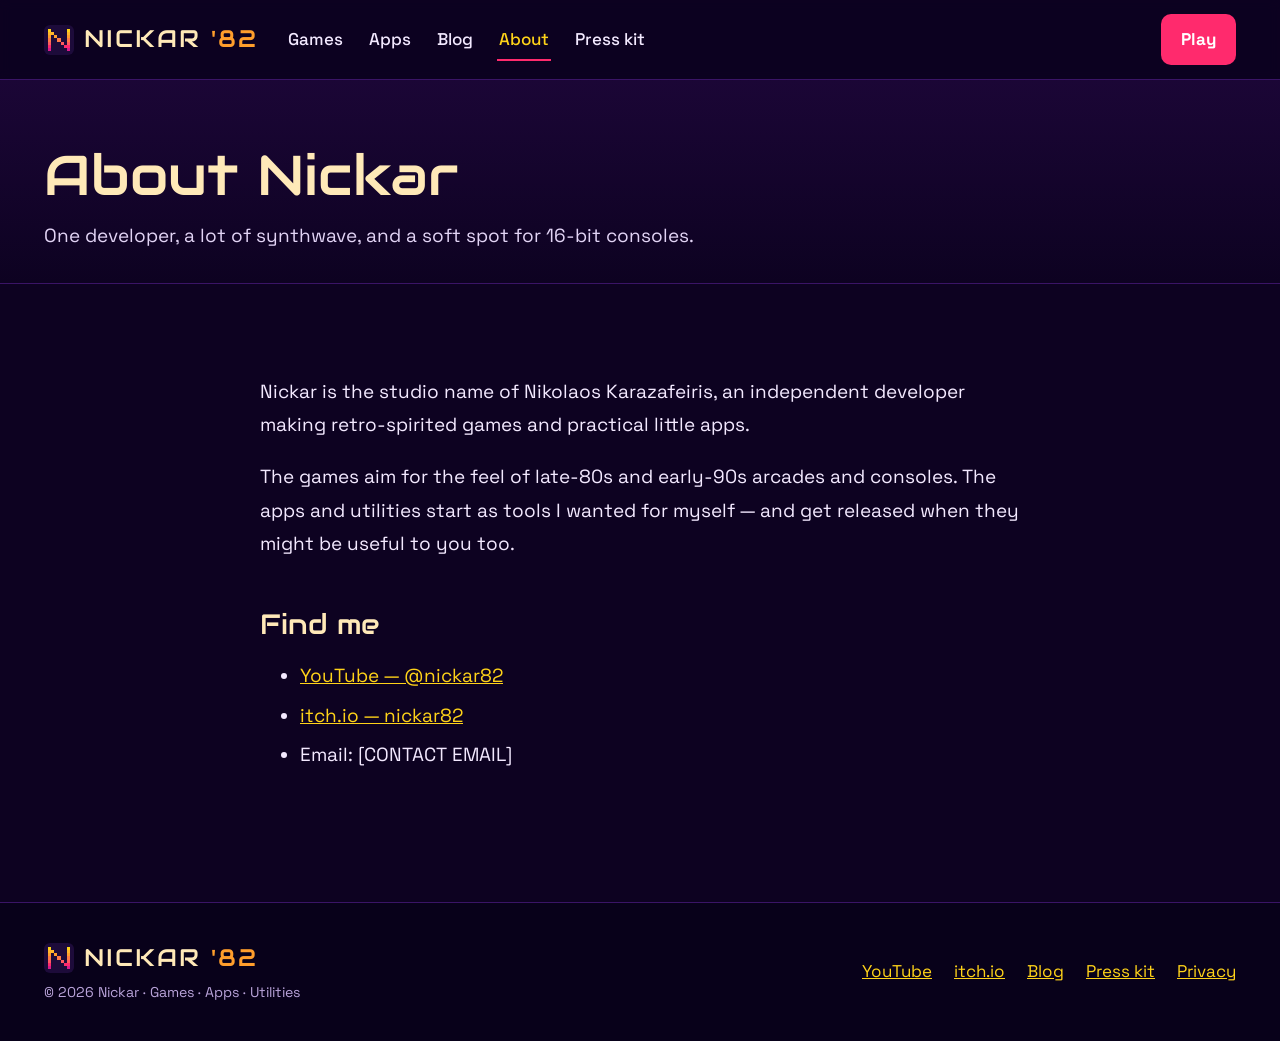
==== about/index.html @ fc6a2828 "Launch nickar82.com (Neon Sunset theme) Co-Authored-By: Claude Opus 5.5 <noreply@anthropic.com> Clau" ====
<!doctype html>
<html lang="en">
<head>
<meta charset="utf-8">
<meta name="viewport" content="width=device-width, initial-scale=1">
<title>About — Nickar</title>
<meta name="description" content="About Nickar, an independent developer of games, apps and utilities.">
<meta property="og:title" content="About — Nickar">
<meta property="og:description" content="About Nickar, an independent developer of games, apps and utilities.">
<meta property="og:image" content="https://nickar82.com/assets/img/og.jpg">
<meta property="og:type" content="website">
<meta name="twitter:card" content="summary_large_image">
<meta name="theme-color" content="#0d0221">
<link rel="icon" type="image/png" sizes="32x32" href="/assets/img/icon-32.png">
<link rel="apple-touch-icon" href="/assets/img/icon-180.png">
<link rel="preconnect" href="https://fonts.googleapis.com">
<link rel="preconnect" href="https://fonts.gstatic.com" crossorigin>
<link rel="stylesheet" href="/assets/css/style.css">
</head>
<body>
<a class="skip" href="#main">Skip to content</a>
<header class="site-header">
<nav class="wrap" aria-label="Main">
<a class="brand" href="/"><img src="/assets/img/icon-32.png" alt="" width="30" height="30">NICKAR<span>'82</span></a>
<ul class="nav-links">
<li><a href="/games/">Games</a></li>
<li><a href="/apps/">Apps</a></li>
<li><a href="/blog/">Blog</a></li>
<li><a href="/about/" aria-current="page">About</a></li>
<li><a href="/press/">Press kit</a></li>
</ul>
<a class="btn btn-pink" href="/games/" style="padding:10px 18px">Play</a>
</nav>
</header>
<main id="main">

<section class="page-hero"><div class="wrap"><h1>About Nickar</h1><p>One developer, a lot of synthwave, and a soft spot for 16-bit consoles.</p></div></section>
<article class="wrap section prose">
<p>Nickar is the studio name of Nikolaos Karazafeiris, an independent developer making retro-spirited games and practical little apps.</p>
<p>The games aim for the feel of late-80s and early-90s arcades and consoles. The apps and utilities start as tools I wanted for myself — and get released when they might be useful to you too.</p>
<h2>Find me</h2>
<ul>
<li><a href="https://www.youtube.com/@nickar82" rel="noopener">YouTube — @nickar82</a></li>
<li><a href="https://nickar82.itch.io" rel="noopener">itch.io — nickar82</a></li>
<li>Email: [CONTACT EMAIL]</li>
</ul>
</article>

</main>
<footer class="site-footer">
<div class="wrap">
<div>
<a class="brand" href="/"><img src="/assets/img/icon-32.png" alt="" width="30" height="30">NICKAR<span>'82</span></a>
<small>© 2026 Nickar · Games · Apps · Utilities</small>
</div>
<div class="links">
<a href="https://www.youtube.com/@nickar82" rel="noopener">YouTube</a>
<a href="https://nickar82.itch.io/swrc89" rel="noopener">itch.io</a>
<a href="/blog/">Blog</a>
<a href="/press/">Press kit</a>
<a href="/privacy/">Privacy</a>
</div>
</div>
</footer>
</body>
</html>
---- assets/css/style.css ----
/* nickar82.com — Neon Sunset theme */
@import url('https://fonts.googleapis.com/css2?family=Audiowide&family=Space+Grotesk:wght@400;500;700&display=swap');

:root{
  --bg:#0d0221; --bg2:#150429; --panel:#1a0633; --line:#3a1466; --line2:#5b1e8f;
  --text:#f3e9ff; --muted:#e2d4f5; --soft:#b9a3d9;
  --cream:#ffe9b8; --yellow:#ffd319; --orange:#ff9e2c; --pink:#ff2a6d; --cyan:#05d9e8;
  --radius:16px; --max:1240px;
}
*{box-sizing:border-box}
html{scroll-behavior:smooth}
body{margin:0;background:var(--bg);color:var(--text);font-family:'Space Grotesk',system-ui,sans-serif;font-size:17px;line-height:1.6}
img{max-width:100%;height:auto;display:block}
a{color:var(--yellow)} a:hover{color:var(--orange)}
h1,h2,h3{line-height:1.15;color:var(--cream)}
.display{font-family:Audiowide,sans-serif;font-weight:400}
.wrap{max-width:var(--max);margin:0 auto;padding:0 24px}
.section{padding:72px 0}
.section h2{font-family:Audiowide,sans-serif;font-weight:400;font-size:34px;margin:0 0 28px}
.eyebrow{margin:0 0 8px;color:var(--cyan);font-weight:700;letter-spacing:3px;font-size:14px;text-transform:uppercase}
.skip{position:absolute;left:-999px;top:0;background:var(--yellow);color:#1a0633;padding:10px 16px;z-index:10}
.skip:focus{left:8px}
:focus-visible{outline:3px solid var(--cyan);outline-offset:3px}

/* header */
.site-header{position:sticky;top:0;z-index:5;background:rgba(13,2,33,.92);backdrop-filter:blur(6px);border-bottom:1px solid var(--line)}
.site-header nav{display:flex;flex-wrap:wrap;align-items:center;gap:12px 28px;padding-top:14px;padding-bottom:14px}
.brand{text-decoration:none;font-family:Audiowide,sans-serif;font-size:24px;letter-spacing:2px;color:var(--cream);display:flex;align-items:center;gap:10px}
.brand img{width:30px;height:30px;image-rendering:pixelated;border-radius:6px}
.brand span{color:var(--orange)}
.nav-links{display:flex;flex-wrap:wrap;gap:4px 22px;flex:1 1 auto;margin:0;padding:0;list-style:none}
.nav-links a{color:var(--text);text-decoration:none;font-weight:500;padding:8px 2px;display:inline-block}
.nav-links a:hover,.nav-links a[aria-current="page"]{color:var(--yellow)}
.nav-links a[aria-current="page"]{box-shadow:inset 0 -2px 0 var(--pink)}

/* buttons */
.btn{display:inline-block;text-decoration:none;font-weight:700;padding:14px 24px;border-radius:10px;font-size:17px;border:2px solid transparent;text-align:center;cursor:pointer;font-family:inherit}
.btn-sun{background:linear-gradient(90deg,var(--yellow),var(--orange));color:#1a0633}
.btn-sun:hover{color:#1a0633;filter:brightness(1.08)}
.btn-pink{background:var(--pink);color:#fff}
.btn-pink:hover{color:#fff;filter:brightness(1.1)}
.btn-line{border-color:var(--text);color:var(--text)}
.btn-line:hover{border-color:var(--yellow);color:var(--yellow)}
.btn-cyan{border-color:var(--cyan);color:var(--cyan)}
.btn-cyan:hover{background:var(--cyan);color:#1a0633}
.btn-soon{border-color:var(--line2);color:var(--soft);cursor:default}
.btn-row{display:flex;flex-wrap:wrap;gap:12px}

/* hero */
.hero{position:relative;overflow:hidden;padding:48px 0 120px;text-align:center;
  background-image:radial-gradient(1.5px 1.5px at 12% 20%,#fff 50%,transparent 51%),radial-gradient(1.5px 1.5px at 78% 14%,#fff 50%,transparent 51%),radial-gradient(1px 1px at 42% 32%,#cfe8ff 50%,transparent 51%),radial-gradient(1px 1px at 88% 40%,#fff 50%,transparent 51%),radial-gradient(1.5px 1.5px at 25% 48%,#bde 50%,transparent 51%),radial-gradient(1px 1px at 63% 8%,#fff 50%,transparent 51%)}
.grid-floor{position:absolute;left:-25%;right:-25%;bottom:-40px;height:340px;background-image:linear-gradient(var(--pink) 2px,transparent 2px),linear-gradient(90deg,var(--pink) 2px,transparent 2px);background-size:70px 50px;transform:perspective(320px) rotateX(58deg);transform-origin:bottom;opacity:.5;animation:drive 2.4s linear infinite}
@keyframes drive{to{background-position:0 50px,0 0}}
@media (prefers-reduced-motion:reduce){.grid-floor{animation:none}}
.hero-inner{position:relative;max-width:1000px;margin:0 auto;padding:0 24px}
.hero-logo{width:100%;max-width:900px;margin:0 auto;border-radius:18px;box-shadow:0 0 60px rgba(255,42,109,.35)}
.hero p.lead{font-size:22px;max-width:680px;margin:32px auto 28px}
.hero .btn-row{justify-content:center}

/* page hero (inner pages) */
.page-hero{padding:64px 0 32px;border-bottom:1px solid var(--line);background:linear-gradient(180deg,#1b0636,var(--bg))}
.page-hero h1{font-family:Audiowide,sans-serif;font-weight:400;font-size:clamp(36px,5vw,56px);margin:0 0 12px}
.page-hero p{margin:0;max-width:720px;font-size:19px;color:var(--muted)}

/* feature */
.feature{display:flex;flex-wrap:wrap;gap:40px;align-items:center;background:var(--panel);border:1px solid var(--line2);border-radius:20px;padding:32px}
.feature .media{flex:1 1 480px;min-width:0}
.feature .copy{flex:1 1 380px;min-width:0}
.feature h2{font-size:44px;margin:0 0 16px}
.placeholder-art{aspect-ratio:16/9;border-radius:14px;background:linear-gradient(#2b0b52,var(--pink) 70%,var(--orange));display:flex;align-items:center;justify-content:center;color:#fff;font-weight:700;letter-spacing:1px;text-align:center;padding:16px}

/* cards */
.cards{display:grid;grid-template-columns:repeat(auto-fill,minmax(290px,1fr));gap:24px}
.card{background:var(--panel);border:1px solid var(--line);border-radius:var(--radius);overflow:hidden;display:flex;flex-direction:column;color:var(--text);text-decoration:none;transition:border-color .2s,transform .2s}
a.card:hover{border-color:var(--pink);transform:translateY(-3px);color:var(--text)}
.card .thumb{aspect-ratio:16/9;background:linear-gradient(135deg,#2b0b52,#7a1fa2);display:flex;align-items:center;justify-content:center;font-family:Audiowide,sans-serif;color:var(--cream);font-size:22px;text-align:center;padding:12px}
.card .body{padding:20px;display:flex;flex-direction:column;gap:10px;flex:1}
.card h3{margin:0;font-size:22px}
.card p{margin:0;color:var(--muted)}
.card .status{font-size:13px;font-weight:700;letter-spacing:2px;color:var(--cyan);text-transform:uppercase}
.card .meta{margin-top:auto;font-size:14px;color:var(--yellow)}
.app-head{display:flex;align-items:center;gap:14px}
.app-icon{width:52px;height:52px;border-radius:12px;background:linear-gradient(135deg,var(--yellow),var(--pink));flex:none;display:flex;align-items:center;justify-content:center;font-family:Audiowide,sans-serif;color:#1a0633;font-size:22px}
.price-row{display:flex;align-items:center;justify-content:space-between;gap:12px;margin-top:auto}
.price{font-weight:700;color:var(--yellow)}
.tag{font-size:13px;font-weight:700;letter-spacing:2px;color:var(--orange);text-transform:uppercase}

.band{background:var(--bg2);border-top:1px solid var(--line);border-bottom:1px solid var(--line)}
.section-head{display:flex;flex-wrap:wrap;justify-content:space-between;align-items:baseline;gap:12px;margin-bottom:28px}
.section-head h2{margin:0}

/* cta band */
.cta{display:flex;flex-wrap:wrap;gap:24px;align-items:center;justify-content:space-between;border-radius:20px;padding:36px;background:linear-gradient(90deg,#3a0a5e,#7a1452)}
.cta h2{font-family:Audiowide,sans-serif;font-weight:400;font-size:28px;margin:0 0 8px}
.cta p{margin:0}

/* game page */
.game-hero{position:relative;min-height:440px;display:flex;align-items:flex-end;background:linear-gradient(180deg,#1b0636 0%,#5a1452 45%,var(--pink) 75%,var(--orange) 100%)}
.game-hero .shade{position:relative;width:100%;background:linear-gradient(0deg,rgba(13,2,33,.96),rgba(13,2,33,0))}
.game-hero h1{font-family:Audiowide,sans-serif;font-weight:400;font-size:clamp(38px,6vw,76px);margin:0;padding-bottom:40px}
.game-hero .wrap{padding-top:120px}
.two-col{display:flex;flex-wrap:wrap;gap:40px;padding:48px 0}
.two-col main,.two-col .main{flex:999 1 560px;min-width:0}
.two-col aside{flex:1 1 320px;min-width:0}
.buy{background:var(--panel);border:1px solid var(--line2);border-radius:18px;padding:28px;display:flex;flex-direction:column;gap:14px;position:sticky;top:90px}
.buy dl{margin:0;display:grid;grid-template-columns:auto 1fr;gap:8px 16px;font-size:16px}
.buy dt{color:var(--soft)} .buy dd{margin:0}
.shots{display:grid;grid-template-columns:repeat(auto-fill,minmax(220px,1fr));gap:16px}
.shots div{aspect-ratio:16/9;border-radius:10px;background:linear-gradient(135deg,#2b0b52,#7a1fa2);display:flex;align-items:center;justify-content:center;color:var(--muted);font-size:14px}
.video{aspect-ratio:16/9;width:100%;border:0;border-radius:14px}

/* prose */
.prose{max-width:760px;font-size:19px;line-height:1.75}
.prose h2{font-family:Audiowide,sans-serif;font-weight:400;font-size:28px;margin:48px 0 12px}
.prose li{margin:6px 0}
hr{border:0;border-top:1px solid var(--line);margin:8px 0}

/* footer */
.site-footer{border-top:1px solid var(--line);background:#08011a;margin-top:40px}
.site-footer .wrap{padding-top:36px;padding-bottom:36px;display:flex;flex-wrap:wrap;gap:20px 40px;justify-content:space-between;align-items:center}
.site-footer .links{display:flex;flex-wrap:wrap;gap:8px 22px}
.site-footer small{color:var(--soft)}

@media (max-width:600px){
  body{font-size:16px}
  .section{padding:52px 0}
  .feature{padding:20px}
  .feature h2{font-size:32px}
  .hero p.lead{font-size:19px}
}
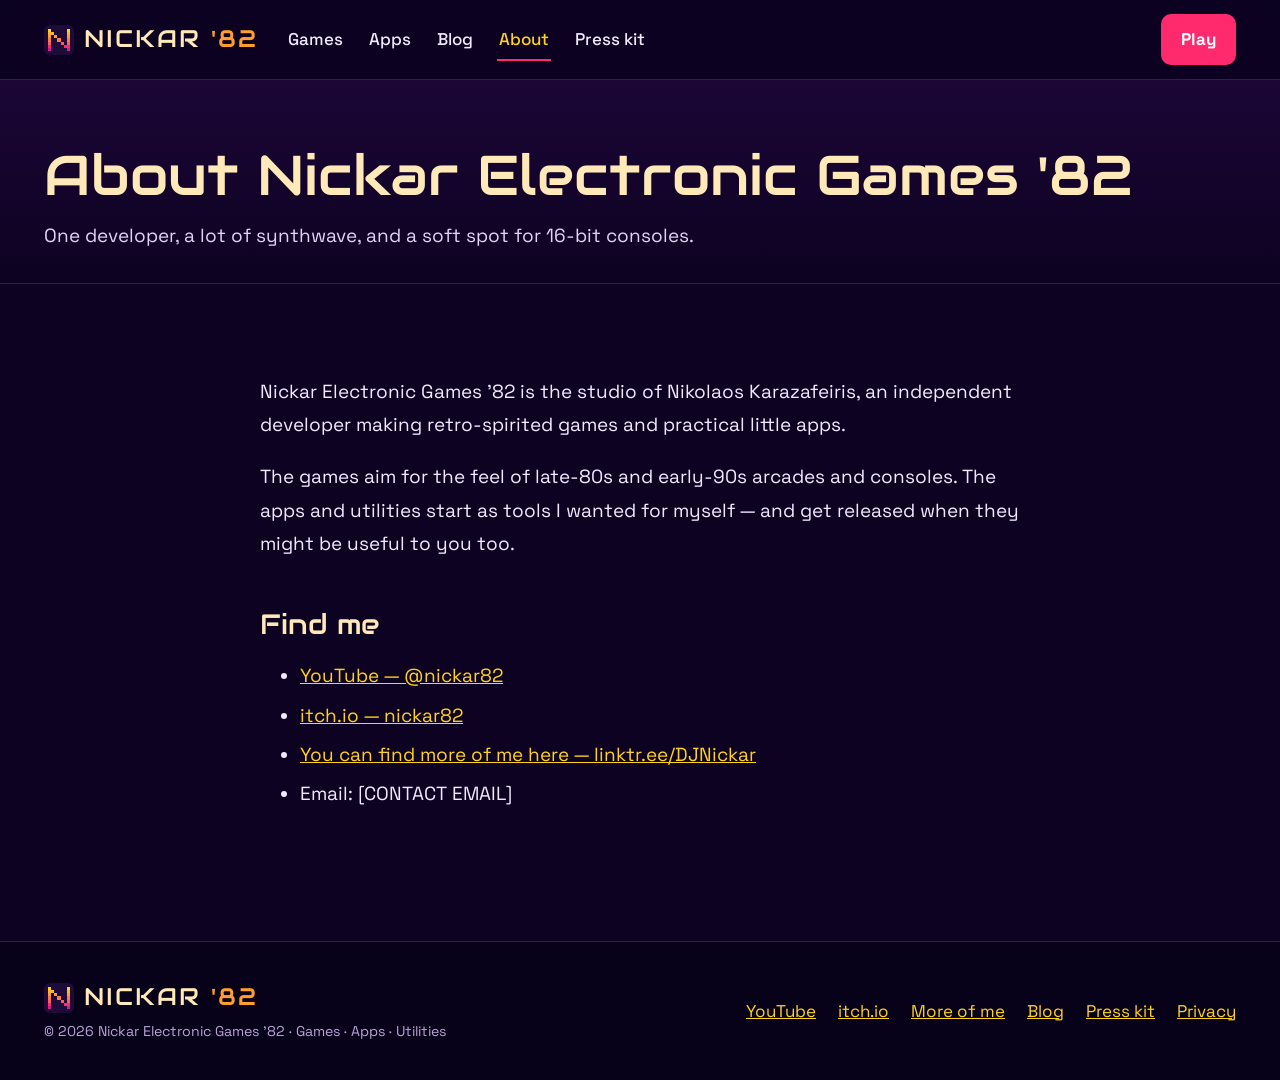
==== commit 586ebbd1: "Studio name, Linktree link, shorter hero line Co-Authored-By: Claude Opus 5.5 <noreply@anthropic.com" ====
--- a/about/index.html
+++ b/about/index.html
@@ -3,10 +3,10 @@
 <head>
 <meta charset="utf-8">
 <meta name="viewport" content="width=device-width, initial-scale=1">
-<title>About — Nickar</title>
-<meta name="description" content="About Nickar, an independent developer of games, apps and utilities.">
-<meta property="og:title" content="About — Nickar">
-<meta property="og:description" content="About Nickar, an independent developer of games, apps and utilities.">
+<title>About — Nickar Electronic Games &#x27;82</title>
+<meta name="description" content="About Nickar Electronic Games &#x27;82, an independent developer of games, apps and utilities.">
+<meta property="og:title" content="About — Nickar Electronic Games &#x27;82">
+<meta property="og:description" content="About Nickar Electronic Games &#x27;82, an independent developer of games, apps and utilities.">
 <meta property="og:image" content="https://nickar82.com/assets/img/og.jpg">
 <meta property="og:type" content="website">
 <meta name="twitter:card" content="summary_large_image">
@@ -34,14 +34,15 @@
 </header>
 <main id="main">
 
-<section class="page-hero"><div class="wrap"><h1>About Nickar</h1><p>One developer, a lot of synthwave, and a soft spot for 16-bit consoles.</p></div></section>
+<section class="page-hero"><div class="wrap"><h1>About Nickar Electronic Games '82</h1><p>One developer, a lot of synthwave, and a soft spot for 16-bit consoles.</p></div></section>
 <article class="wrap section prose">
-<p>Nickar is the studio name of Nikolaos Karazafeiris, an independent developer making retro-spirited games and practical little apps.</p>
+<p>Nickar Electronic Games '82 is the studio of Nikolaos Karazafeiris, an independent developer making retro-spirited games and practical little apps.</p>
 <p>The games aim for the feel of late-80s and early-90s arcades and consoles. The apps and utilities start as tools I wanted for myself — and get released when they might be useful to you too.</p>
 <h2>Find me</h2>
 <ul>
 <li><a href="https://www.youtube.com/@nickar82" rel="noopener">YouTube — @nickar82</a></li>
 <li><a href="https://nickar82.itch.io" rel="noopener">itch.io — nickar82</a></li>
+<li><a href="https://linktr.ee/DJNickar" rel="noopener">You can find more of me here — linktr.ee/DJNickar</a></li>
 <li>Email: [CONTACT EMAIL]</li>
 </ul>
 </article>
@@ -51,11 +52,12 @@
 <div class="wrap">
 <div>
 <a class="brand" href="/"><img src="/assets/img/icon-32.png" alt="" width="30" height="30">NICKAR<span>'82</span></a>
-<small>© 2026 Nickar · Games · Apps · Utilities</small>
+<small>© 2026 Nickar Electronic Games '82 · Games · Apps · Utilities</small>
 </div>
 <div class="links">
 <a href="https://www.youtube.com/@nickar82" rel="noopener">YouTube</a>
 <a href="https://nickar82.itch.io/swrc89" rel="noopener">itch.io</a>
+<a href="https://linktr.ee/DJNickar" rel="noopener">More of me</a>
 <a href="/blog/">Blog</a>
 <a href="/press/">Press kit</a>
 <a href="/privacy/">Privacy</a>
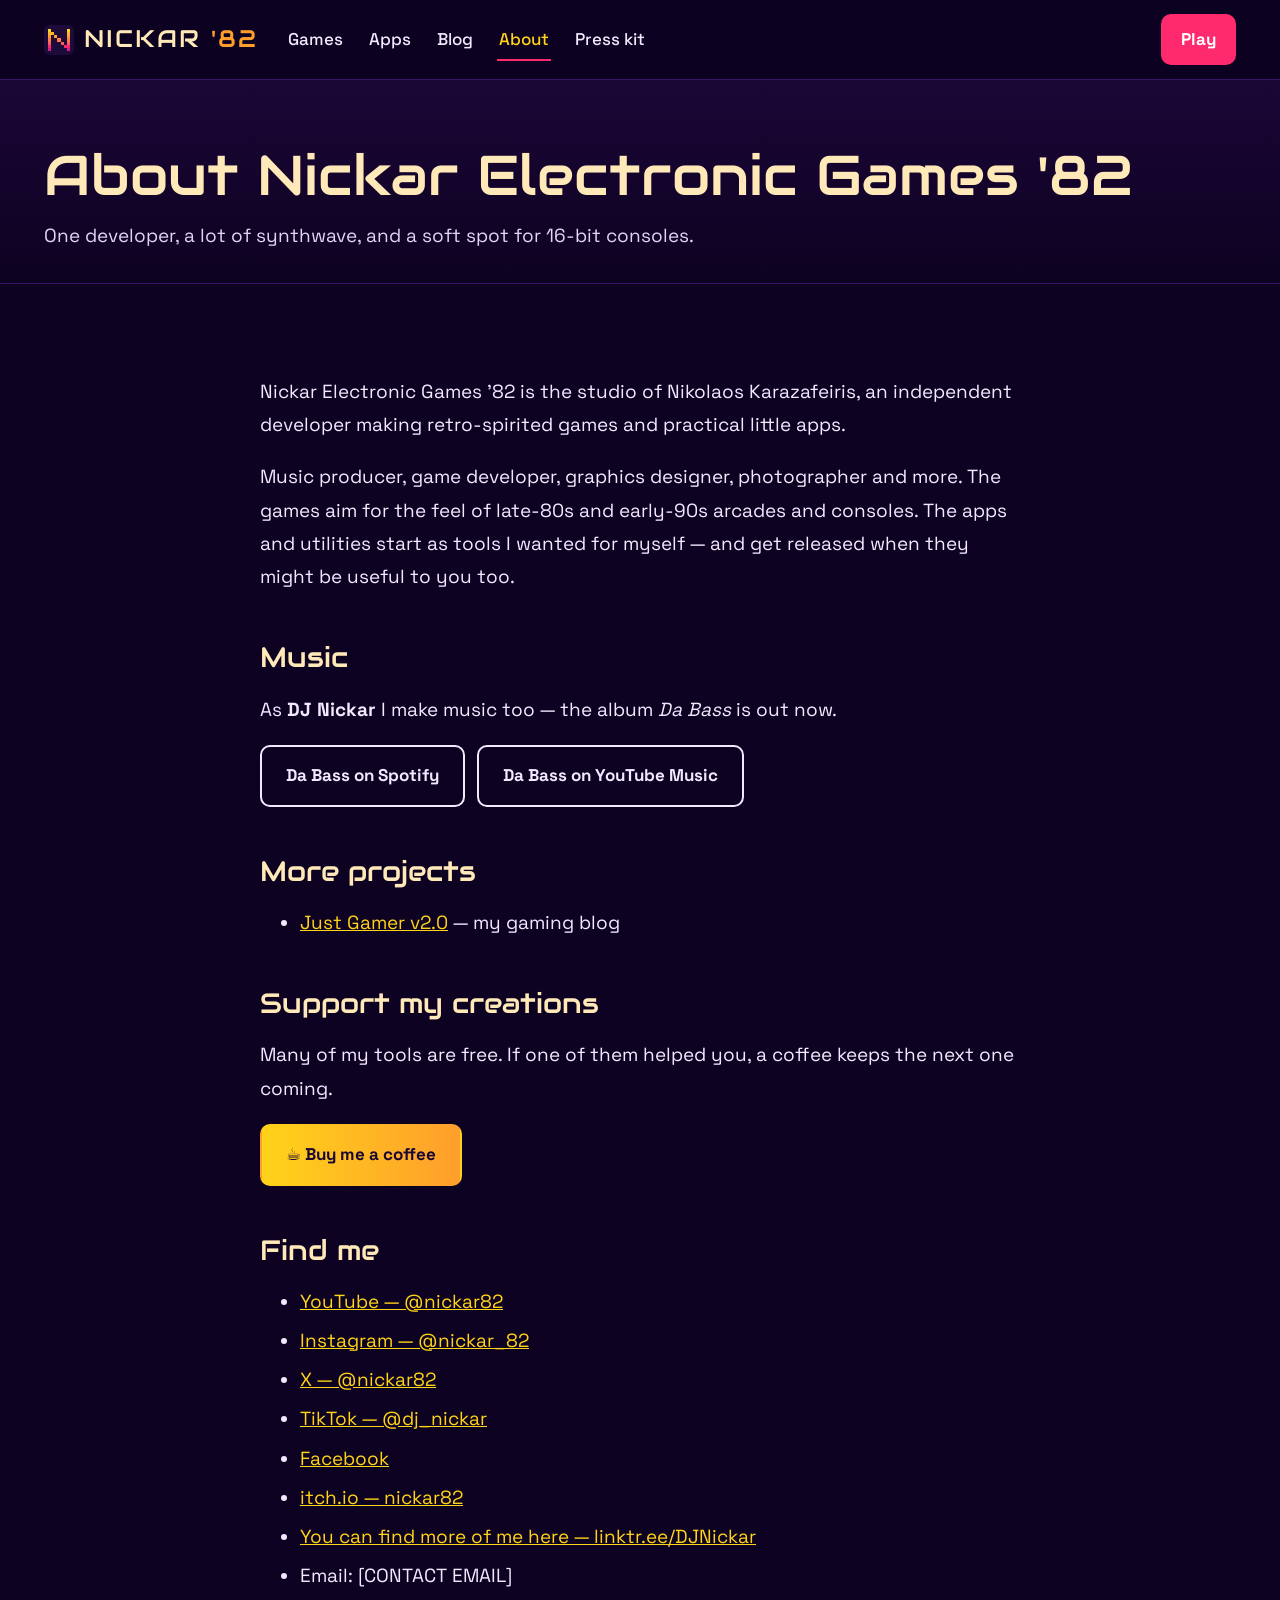
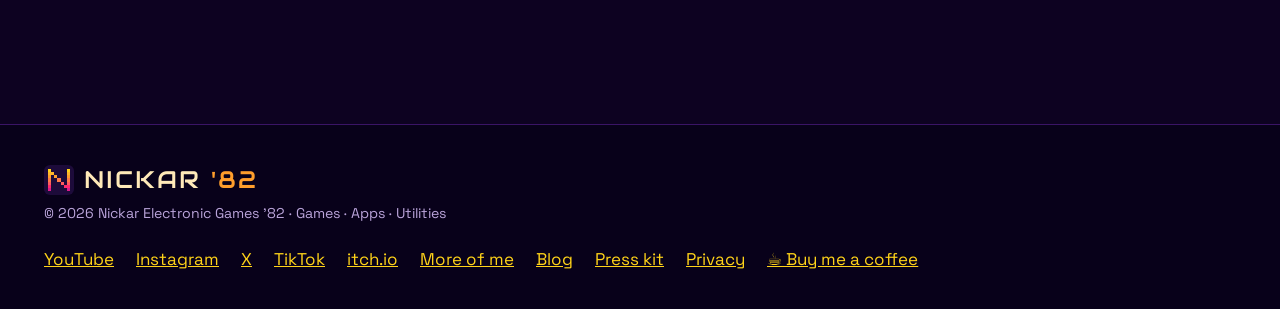
==== commit 6d550d43: "Add socials, music, Just Gamer and Buy me a coffee from Linktree Co-Authored-By: Claude Opus 5.5 <no" ====
--- a/about/index.html
+++ b/about/index.html
@@ -37,10 +37,23 @@
 <section class="page-hero"><div class="wrap"><h1>About Nickar Electronic Games '82</h1><p>One developer, a lot of synthwave, and a soft spot for 16-bit consoles.</p></div></section>
 <article class="wrap section prose">
 <p>Nickar Electronic Games '82 is the studio of Nikolaos Karazafeiris, an independent developer making retro-spirited games and practical little apps.</p>
-<p>The games aim for the feel of late-80s and early-90s arcades and consoles. The apps and utilities start as tools I wanted for myself — and get released when they might be useful to you too.</p>
+<p>Music producer, game developer, graphics designer, photographer and more. The games aim for the feel of late-80s and early-90s arcades and consoles. The apps and utilities start as tools I wanted for myself — and get released when they might be useful to you too.</p>
+<h2>Music</h2>
+<p>As <strong>DJ Nickar</strong> I make music too — the album <em>Da Bass</em> is out now.</p>
+<div class="btn-row"><a class="btn btn-line" href="http://tinyurl.com/DJNickarDaBassSp" rel="noopener">Da Bass on Spotify</a>
+<a class="btn btn-line" href="http://tinyurl.com/DJ-NickarYTmusic" rel="noopener">Da Bass on YouTube Music</a></div>
+<h2>More projects</h2>
+<ul><li><a href="https://justgamergr.wordpress.com/" rel="noopener">Just Gamer v2.0</a> — my gaming blog</li></ul>
+<h2>Support my creations</h2>
+<p>Many of my tools are free. If one of them helped you, a coffee keeps the next one coming.</p>
+<p><a class="btn btn-sun" href="https://buymeacoffee.com/aichoes" rel="noopener">☕ Buy me a coffee</a></p>
 <h2>Find me</h2>
 <ul>
 <li><a href="https://www.youtube.com/@nickar82" rel="noopener">YouTube — @nickar82</a></li>
+<li><a href="https://www.instagram.com/nickar_82" rel="noopener">Instagram — @nickar_82</a></li>
+<li><a href="https://x.com/nickar82" rel="noopener">X — @nickar82</a></li>
+<li><a href="https://www.tiktok.com/@dj_nickar" rel="noopener">TikTok — @dj_nickar</a></li>
+<li><a href="http://facebook.com/nick.kar82" rel="noopener">Facebook</a></li>
 <li><a href="https://nickar82.itch.io" rel="noopener">itch.io — nickar82</a></li>
 <li><a href="https://linktr.ee/DJNickar" rel="noopener">You can find more of me here — linktr.ee/DJNickar</a></li>
 <li>Email: [CONTACT EMAIL]</li>
@@ -55,12 +68,13 @@
 <small>© 2026 Nickar Electronic Games '82 · Games · Apps · Utilities</small>
 </div>
 <div class="links">
-<a href="https://www.youtube.com/@nickar82" rel="noopener">YouTube</a>
+<a href="https://www.youtube.com/@nickar82" rel="noopener">YouTube</a><a href="https://www.instagram.com/nickar_82" rel="noopener">Instagram</a><a href="https://x.com/nickar82" rel="noopener">X</a><a href="https://www.tiktok.com/@dj_nickar" rel="noopener">TikTok</a>
 <a href="https://nickar82.itch.io/swrc89" rel="noopener">itch.io</a>
 <a href="https://linktr.ee/DJNickar" rel="noopener">More of me</a>
 <a href="/blog/">Blog</a>
 <a href="/press/">Press kit</a>
 <a href="/privacy/">Privacy</a>
+<a href="https://buymeacoffee.com/aichoes" rel="noopener">☕ Buy me a coffee</a>
 </div>
 </div>
 </footer>
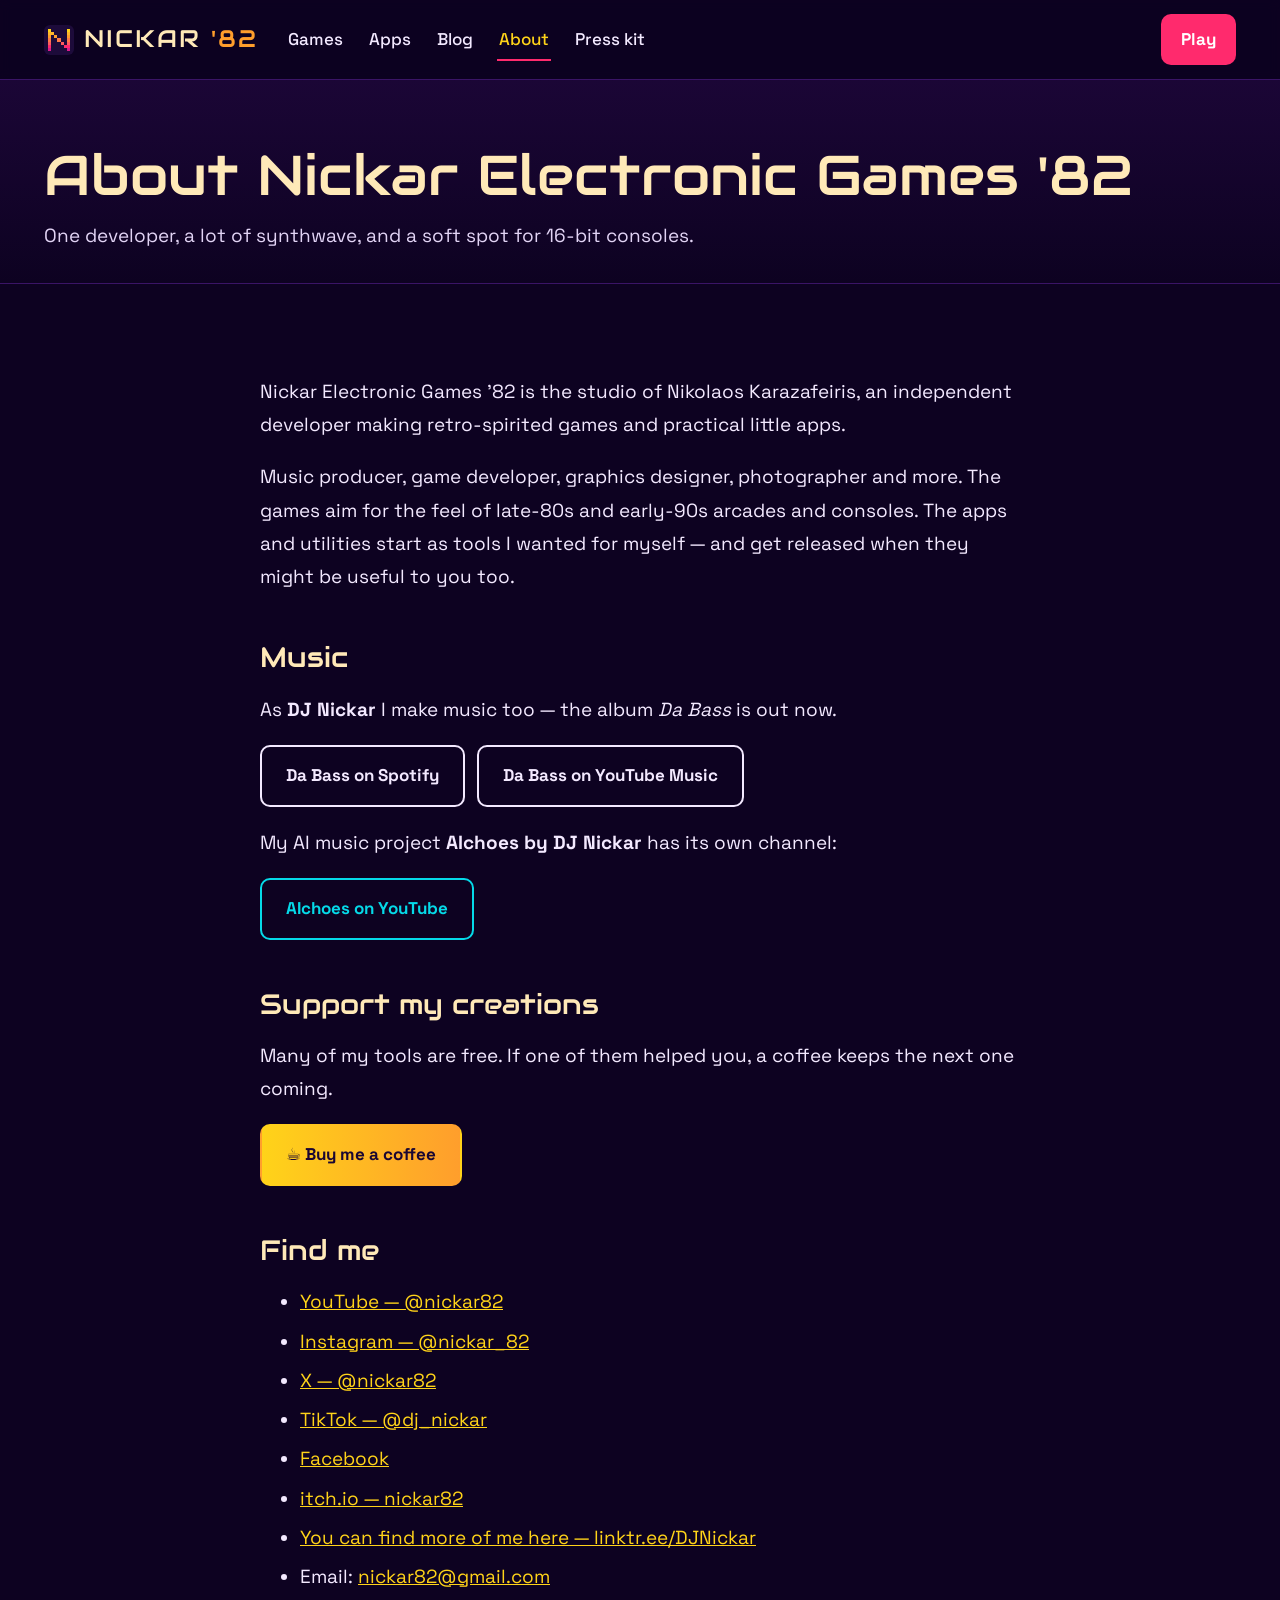
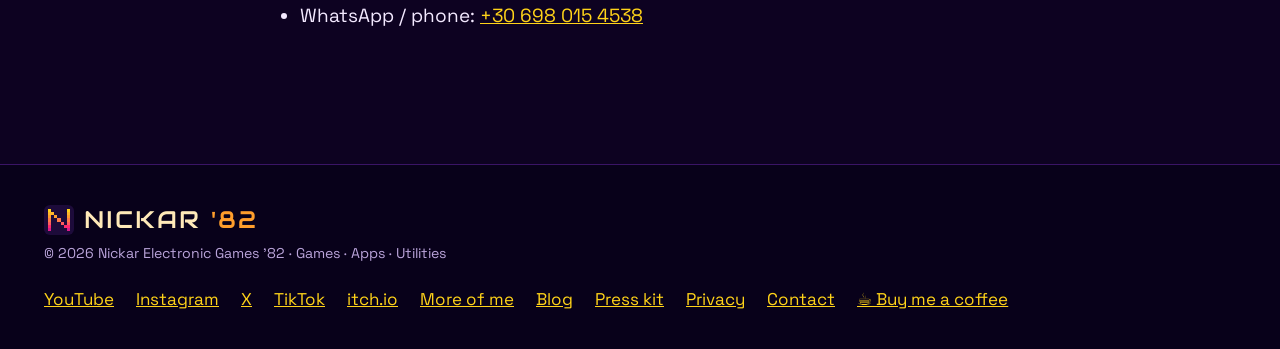
==== commit 425755b8: "Hide Just Gamer, add AIchoes, email and WhatsApp contact Co-Authored-By: Claude Opus 5.5 <noreply@an" ====
--- a/about/index.html
+++ b/about/index.html
@@ -42,8 +42,8 @@
 <p>As <strong>DJ Nickar</strong> I make music too — the album <em>Da Bass</em> is out now.</p>
 <div class="btn-row"><a class="btn btn-line" href="http://tinyurl.com/DJNickarDaBassSp" rel="noopener">Da Bass on Spotify</a>
 <a class="btn btn-line" href="http://tinyurl.com/DJ-NickarYTmusic" rel="noopener">Da Bass on YouTube Music</a></div>
-<h2>More projects</h2>
-<ul><li><a href="https://justgamergr.wordpress.com/" rel="noopener">Just Gamer v2.0</a> — my gaming blog</li></ul>
+<p>My AI music project <strong>AIchoes by DJ Nickar</strong> has its own channel:</p>
+<p><a class="btn btn-cyan" href="https://www.youtube.com/@AIchoes" rel="noopener">AIchoes on YouTube</a></p>
 <h2>Support my creations</h2>
 <p>Many of my tools are free. If one of them helped you, a coffee keeps the next one coming.</p>
 <p><a class="btn btn-sun" href="https://buymeacoffee.com/aichoes" rel="noopener">☕ Buy me a coffee</a></p>
@@ -56,7 +56,8 @@
 <li><a href="http://facebook.com/nick.kar82" rel="noopener">Facebook</a></li>
 <li><a href="https://nickar82.itch.io" rel="noopener">itch.io — nickar82</a></li>
 <li><a href="https://linktr.ee/DJNickar" rel="noopener">You can find more of me here — linktr.ee/DJNickar</a></li>
-<li>Email: [CONTACT EMAIL]</li>
+<li>Email: <a href="mailto:nickar82@gmail.com">nickar82@gmail.com</a></li>
+<li>WhatsApp / phone: <a href="https://wa.me/306980154538" rel="noopener">+30 698 015 4538</a></li>
 </ul>
 </article>
 
@@ -74,6 +75,7 @@
 <a href="/blog/">Blog</a>
 <a href="/press/">Press kit</a>
 <a href="/privacy/">Privacy</a>
+<a href="mailto:nickar82@gmail.com">Contact</a>
 <a href="https://buymeacoffee.com/aichoes" rel="noopener">☕ Buy me a coffee</a>
 </div>
 </div>
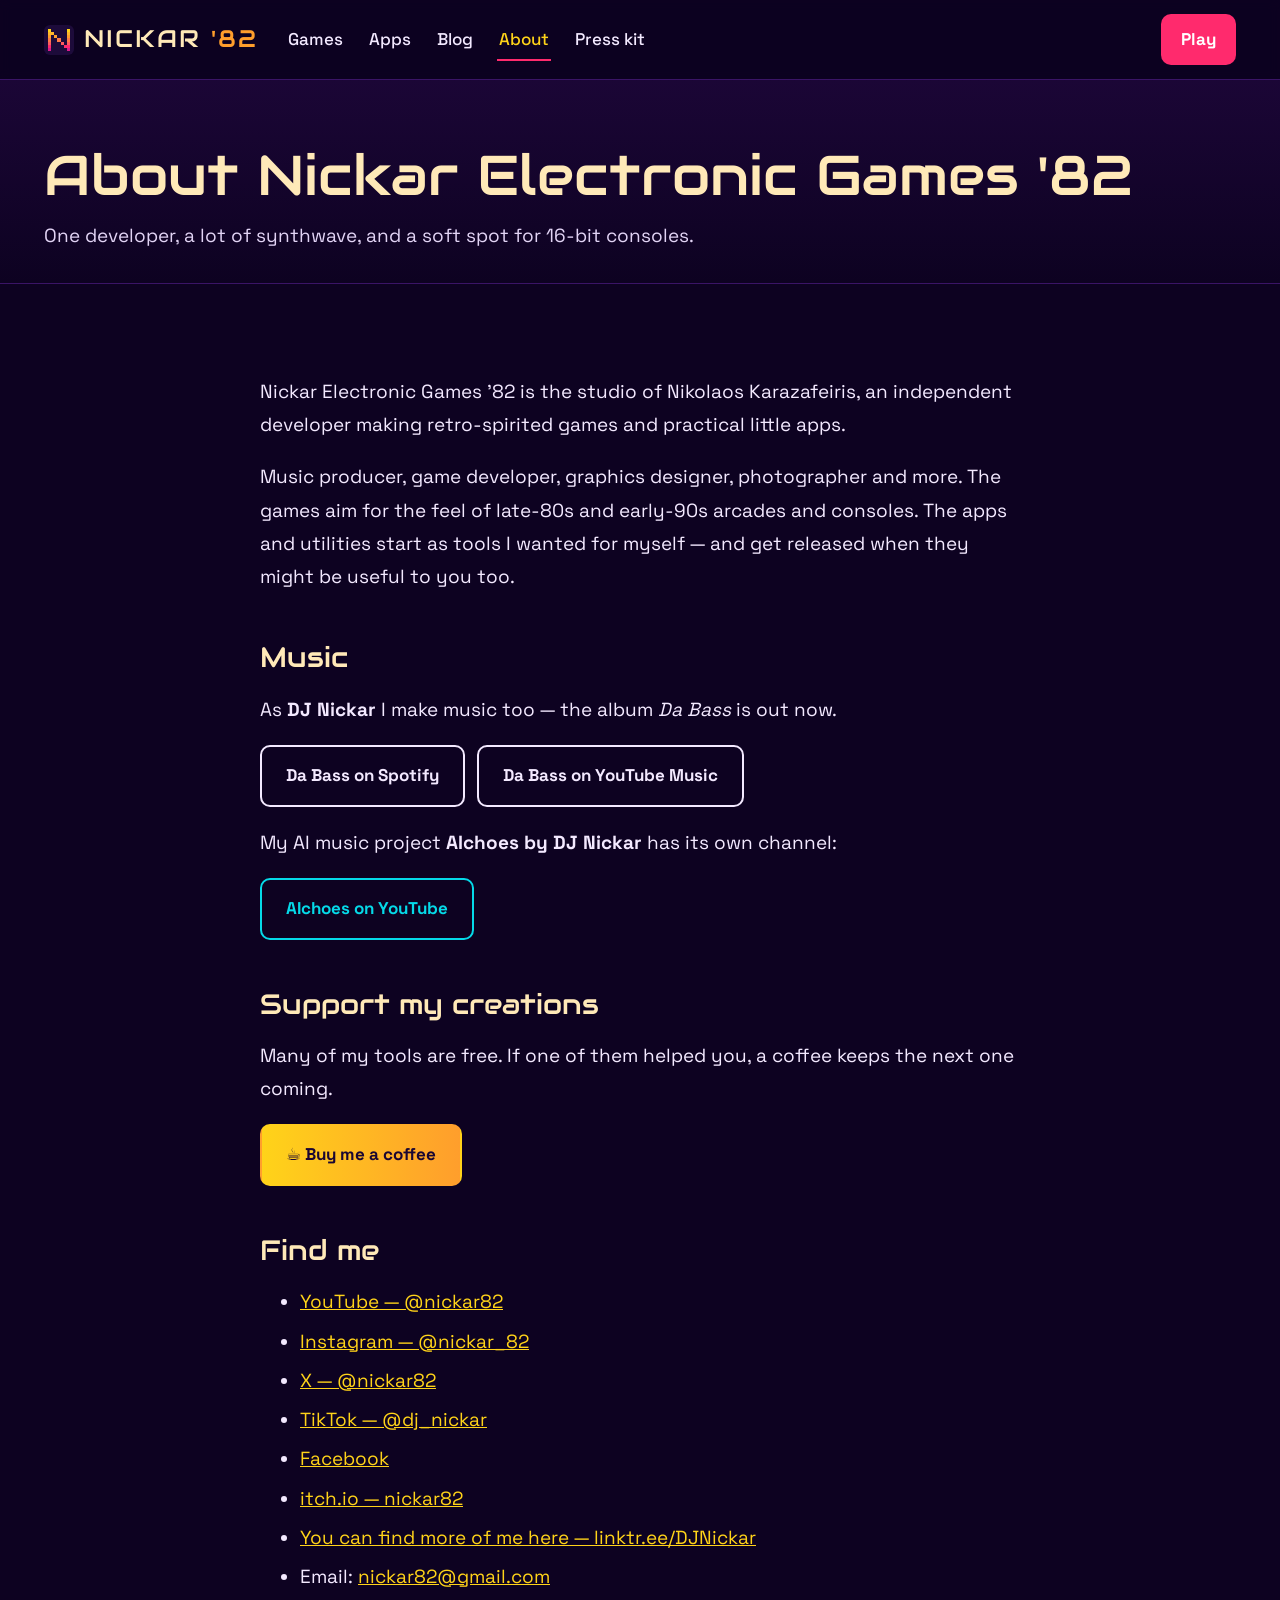
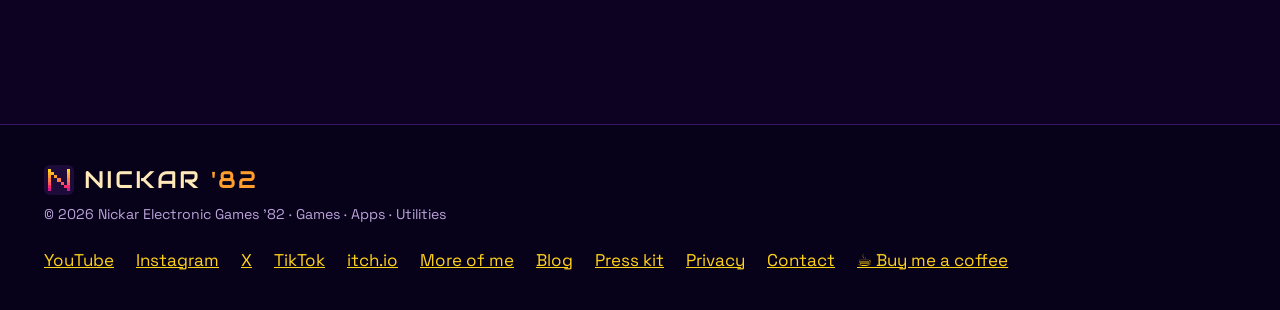
==== commit 19c07022: "Remove phone number Co-Authored-By: Claude Opus 5.5 <noreply@anthropic.com> Claude-Session: https://" ====
--- a/about/index.html
+++ b/about/index.html
@@ -57,7 +57,6 @@
 <li><a href="https://nickar82.itch.io" rel="noopener">itch.io — nickar82</a></li>
 <li><a href="https://linktr.ee/DJNickar" rel="noopener">You can find more of me here — linktr.ee/DJNickar</a></li>
 <li>Email: <a href="mailto:nickar82@gmail.com">nickar82@gmail.com</a></li>
-<li>WhatsApp / phone: <a href="https://wa.me/306980154538" rel="noopener">+30 698 015 4538</a></li>
 </ul>
 </article>
 
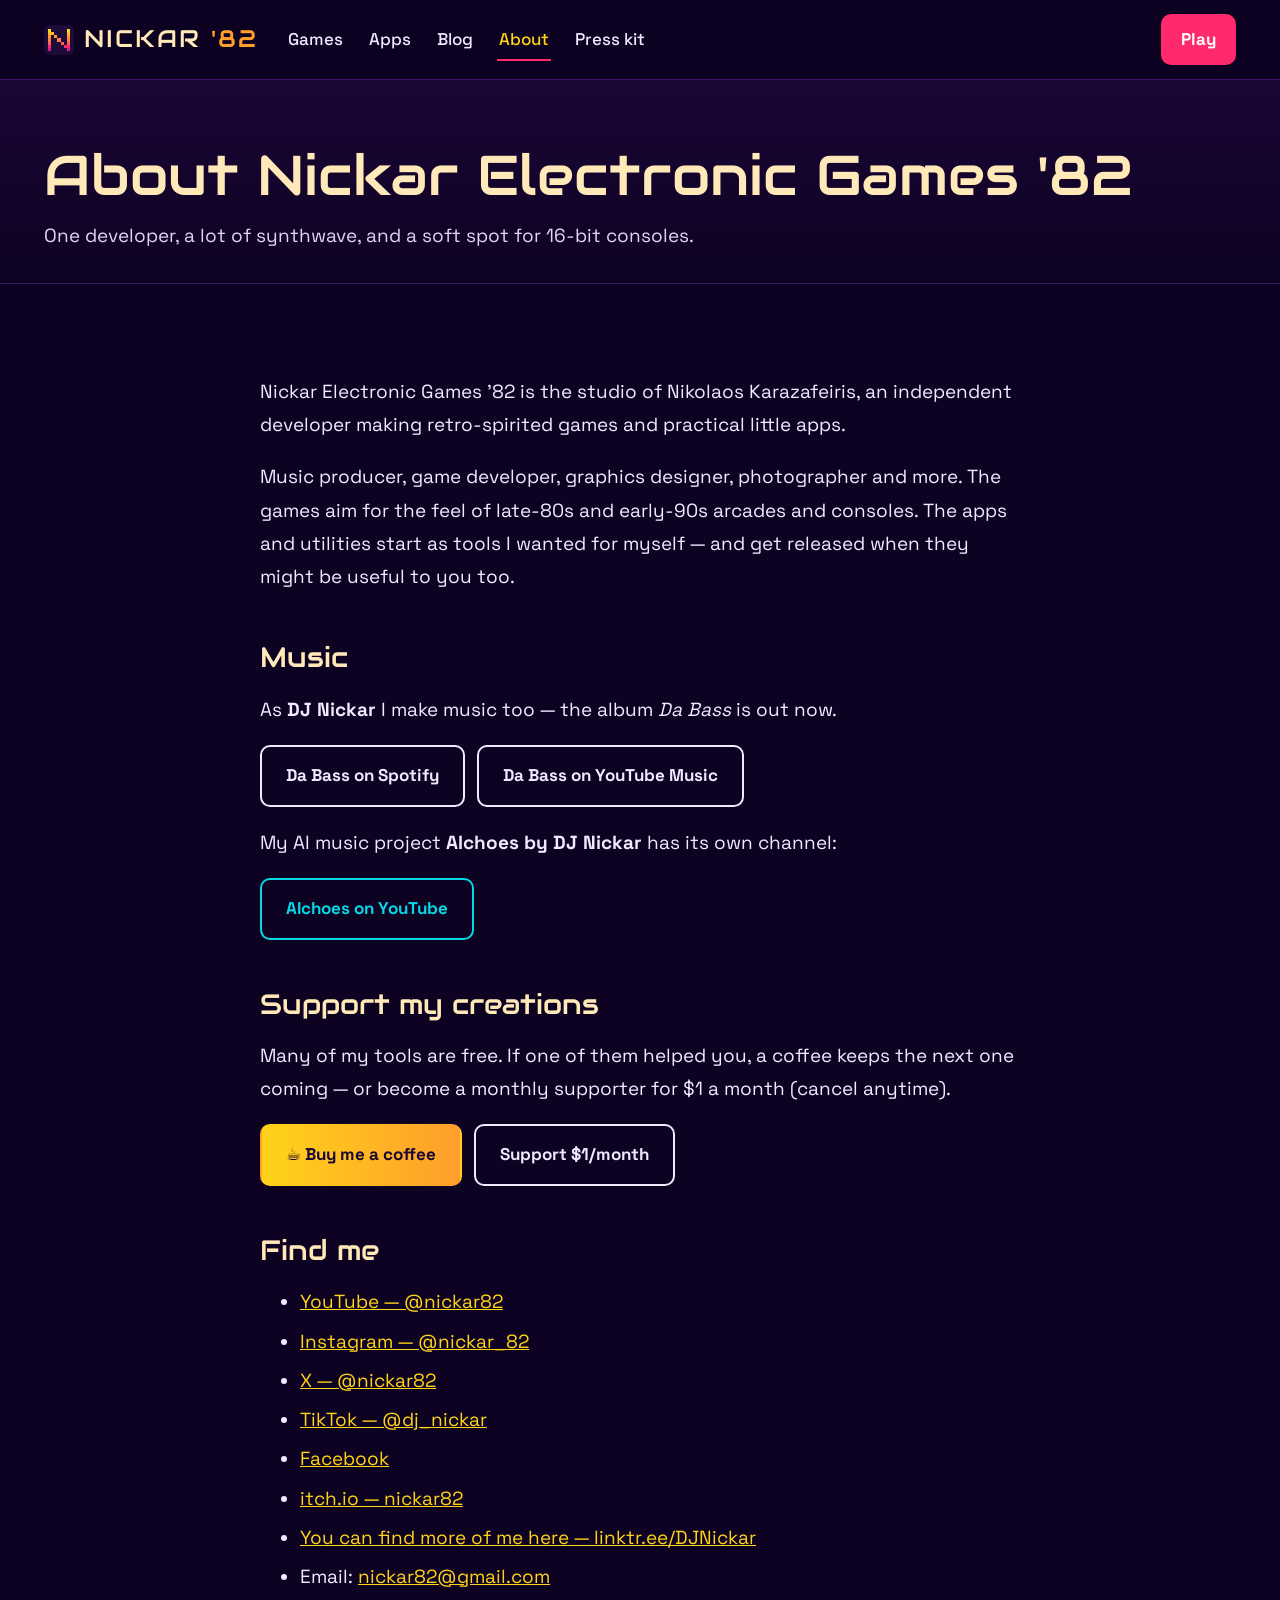
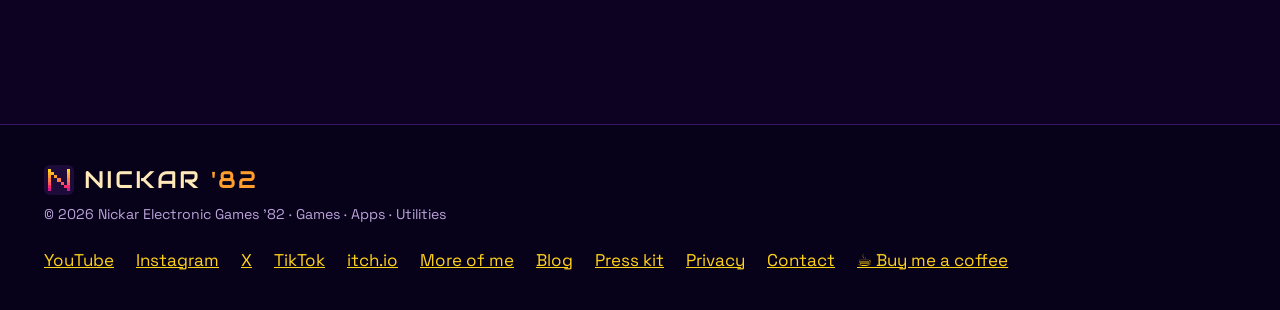
==== commit 1a99b166: "New Buy Me a Coffee link and monthly supporter button Co-Authored-By: Claude Opus 5.5 <noreply@anthr" ====
--- a/about/index.html
+++ b/about/index.html
@@ -45,8 +45,9 @@
 <p>My AI music project <strong>AIchoes by DJ Nickar</strong> has its own channel:</p>
 <p><a class="btn btn-cyan" href="https://www.youtube.com/@AIchoes" rel="noopener">AIchoes on YouTube</a></p>
 <h2>Support my creations</h2>
-<p>Many of my tools are free. If one of them helped you, a coffee keeps the next one coming.</p>
-<p><a class="btn btn-sun" href="https://buymeacoffee.com/aichoes" rel="noopener">☕ Buy me a coffee</a></p>
+<p>Many of my tools are free. If one of them helped you, a coffee keeps the next one coming — or become a monthly supporter for $1 a month (cancel anytime).</p>
+<div class="btn-row"><a class="btn btn-sun" href="https://buymeacoffee.com/nickar82p" rel="noopener">☕ Buy me a coffee</a>
+<a class="btn btn-line" href="https://buymeacoffee.com/nickar82p/membership" rel="noopener">Support $1/month</a></div>
 <h2>Find me</h2>
 <ul>
 <li><a href="https://www.youtube.com/@nickar82" rel="noopener">YouTube — @nickar82</a></li>
@@ -75,7 +76,7 @@
 <a href="/press/">Press kit</a>
 <a href="/privacy/">Privacy</a>
 <a href="mailto:nickar82@gmail.com">Contact</a>
-<a href="https://buymeacoffee.com/aichoes" rel="noopener">☕ Buy me a coffee</a>
+<a href="https://buymeacoffee.com/nickar82p" rel="noopener">☕ Buy me a coffee</a>
 </div>
 </div>
 </footer>
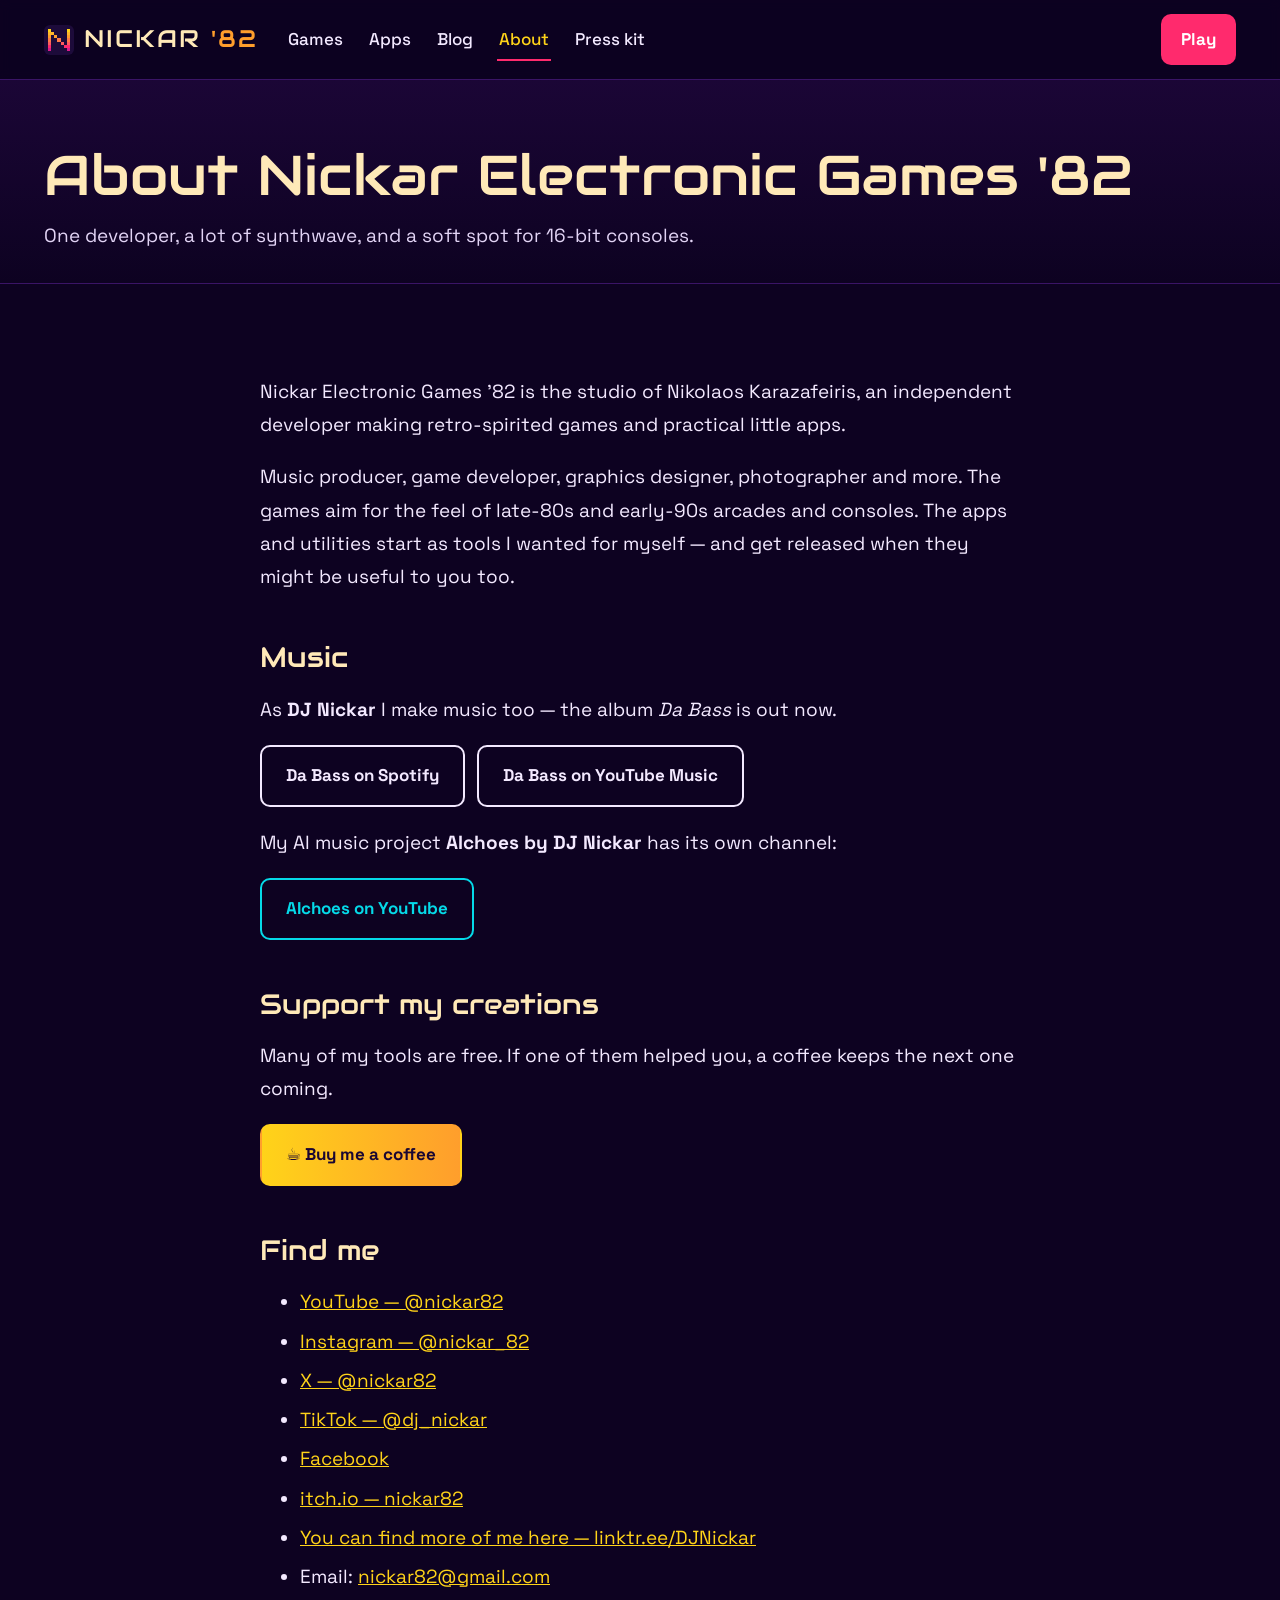
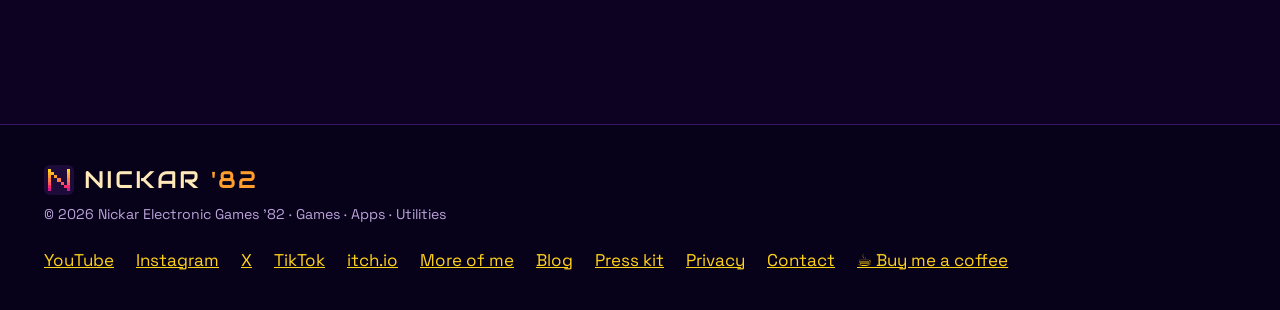
==== commit ec4578b0: "External links open in new tab; remove monthly support button Co-Authored-By: Claude Opus 5.5 <norep" ====
--- a/about/index.html
+++ b/about/index.html
@@ -40,23 +40,22 @@
 <p>Music producer, game developer, graphics designer, photographer and more. The games aim for the feel of late-80s and early-90s arcades and consoles. The apps and utilities start as tools I wanted for myself — and get released when they might be useful to you too.</p>
 <h2>Music</h2>
 <p>As <strong>DJ Nickar</strong> I make music too — the album <em>Da Bass</em> is out now.</p>
-<div class="btn-row"><a class="btn btn-line" href="http://tinyurl.com/DJNickarDaBassSp" rel="noopener">Da Bass on Spotify</a>
-<a class="btn btn-line" href="http://tinyurl.com/DJ-NickarYTmusic" rel="noopener">Da Bass on YouTube Music</a></div>
+<div class="btn-row"><a class="btn btn-line" href="http://tinyurl.com/DJNickarDaBassSp" rel="noopener" target="_blank">Da Bass on Spotify</a>
+<a class="btn btn-line" href="http://tinyurl.com/DJ-NickarYTmusic" rel="noopener" target="_blank">Da Bass on YouTube Music</a></div>
 <p>My AI music project <strong>AIchoes by DJ Nickar</strong> has its own channel:</p>
-<p><a class="btn btn-cyan" href="https://www.youtube.com/@AIchoes" rel="noopener">AIchoes on YouTube</a></p>
+<p><a class="btn btn-cyan" href="https://www.youtube.com/@AIchoes" rel="noopener" target="_blank">AIchoes on YouTube</a></p>
 <h2>Support my creations</h2>
-<p>Many of my tools are free. If one of them helped you, a coffee keeps the next one coming — or become a monthly supporter for $1 a month (cancel anytime).</p>
-<div class="btn-row"><a class="btn btn-sun" href="https://buymeacoffee.com/nickar82p" rel="noopener">☕ Buy me a coffee</a>
-<a class="btn btn-line" href="https://buymeacoffee.com/nickar82p/membership" rel="noopener">Support $1/month</a></div>
+<p>Many of my tools are free. If one of them helped you, a coffee keeps the next one coming.</p>
+<p><a class="btn btn-sun" href="https://buymeacoffee.com/nickar82p" rel="noopener" target="_blank">☕ Buy me a coffee</a></p>
 <h2>Find me</h2>
 <ul>
-<li><a href="https://www.youtube.com/@nickar82" rel="noopener">YouTube — @nickar82</a></li>
-<li><a href="https://www.instagram.com/nickar_82" rel="noopener">Instagram — @nickar_82</a></li>
-<li><a href="https://x.com/nickar82" rel="noopener">X — @nickar82</a></li>
-<li><a href="https://www.tiktok.com/@dj_nickar" rel="noopener">TikTok — @dj_nickar</a></li>
-<li><a href="http://facebook.com/nick.kar82" rel="noopener">Facebook</a></li>
-<li><a href="https://nickar82.itch.io" rel="noopener">itch.io — nickar82</a></li>
-<li><a href="https://linktr.ee/DJNickar" rel="noopener">You can find more of me here — linktr.ee/DJNickar</a></li>
+<li><a href="https://www.youtube.com/@nickar82" rel="noopener" target="_blank">YouTube — @nickar82</a></li>
+<li><a href="https://www.instagram.com/nickar_82" rel="noopener" target="_blank">Instagram — @nickar_82</a></li>
+<li><a href="https://x.com/nickar82" rel="noopener" target="_blank">X — @nickar82</a></li>
+<li><a href="https://www.tiktok.com/@dj_nickar" rel="noopener" target="_blank">TikTok — @dj_nickar</a></li>
+<li><a href="http://facebook.com/nick.kar82" rel="noopener" target="_blank">Facebook</a></li>
+<li><a href="https://nickar82.itch.io" rel="noopener" target="_blank">itch.io — nickar82</a></li>
+<li><a href="https://linktr.ee/DJNickar" rel="noopener" target="_blank">You can find more of me here — linktr.ee/DJNickar</a></li>
 <li>Email: <a href="mailto:nickar82@gmail.com">nickar82@gmail.com</a></li>
 </ul>
 </article>
@@ -69,14 +68,14 @@
 <small>© 2026 Nickar Electronic Games '82 · Games · Apps · Utilities</small>
 </div>
 <div class="links">
-<a href="https://www.youtube.com/@nickar82" rel="noopener">YouTube</a><a href="https://www.instagram.com/nickar_82" rel="noopener">Instagram</a><a href="https://x.com/nickar82" rel="noopener">X</a><a href="https://www.tiktok.com/@dj_nickar" rel="noopener">TikTok</a>
-<a href="https://nickar82.itch.io/swrc89" rel="noopener">itch.io</a>
-<a href="https://linktr.ee/DJNickar" rel="noopener">More of me</a>
+<a href="https://www.youtube.com/@nickar82" rel="noopener" target="_blank">YouTube</a><a href="https://www.instagram.com/nickar_82" rel="noopener" target="_blank">Instagram</a><a href="https://x.com/nickar82" rel="noopener" target="_blank">X</a><a href="https://www.tiktok.com/@dj_nickar" rel="noopener" target="_blank">TikTok</a>
+<a href="https://nickar82.itch.io/swrc89" rel="noopener" target="_blank">itch.io</a>
+<a href="https://linktr.ee/DJNickar" rel="noopener" target="_blank">More of me</a>
 <a href="/blog/">Blog</a>
 <a href="/press/">Press kit</a>
 <a href="/privacy/">Privacy</a>
 <a href="mailto:nickar82@gmail.com">Contact</a>
-<a href="https://buymeacoffee.com/nickar82p" rel="noopener">☕ Buy me a coffee</a>
+<a href="https://buymeacoffee.com/nickar82p" rel="noopener" target="_blank">☕ Buy me a coffee</a>
 </div>
 </div>
 </footer>
